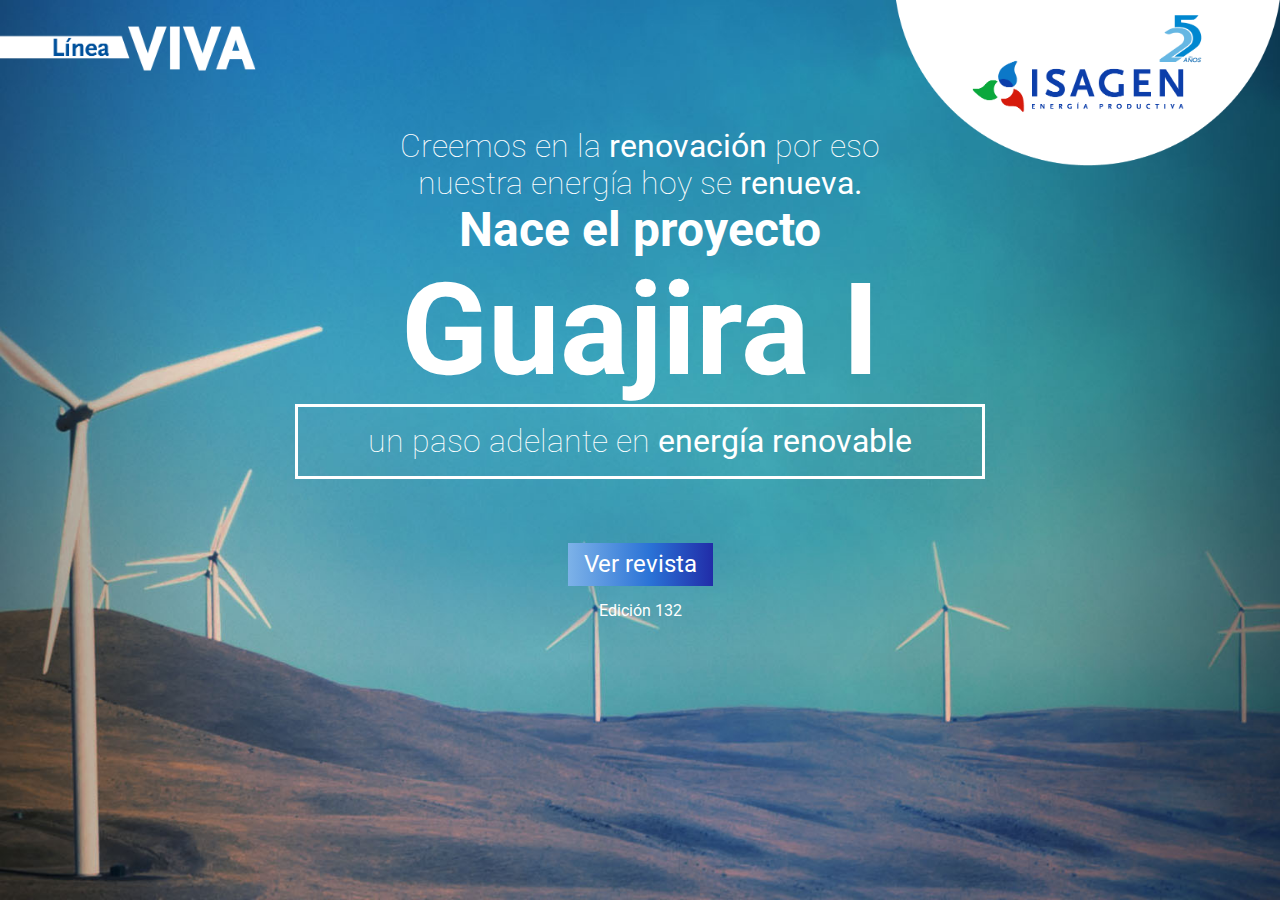
==== index.html @ e9500fe1 "adding README & page home" ====
<!DOCTYPE html>
<html lang="en">
<head>
  <meta charset="UTF-8">
  <meta name="viewport" content="width=device-width, initial-scale=1.0">
  <title>Document</title>
  <link rel="stylesheet" href="../css/normalize/normalize.css">
  <link rel="stylesheet" href="index.css">
</head>
<body>
  <!--logos-->
  <div class="logos-home">
    <div class="div-img">
      <img class="logo-left" src="./img/global/linea viva.png" alt="">

    </div>
    <div class="div-img">
      <img class="logo-right" src="./img/global/logo.png" alt="">      
    </div>
  </div>
  <!--Títulos-->
  <div class="titles">
    <p class="texts">Creemos en la <strong>renovación</strong> por eso nuestra energía hoy se <strong>renueva.</strong></p>
    <h3>Nace el proyecto</h3>
    <h1>Guajira I</h1>
    <p class="border-line">un paso adelante en <strong>energía renovable</strong></p>
  </div>
  <!--boton-->
  <div class="btn-home-div">
    <button class="btn-home">Ver revista</button>
    <p>Edición 132</p>
  </div>
</body>
</html>
---- index.css ----
@import url('https://fonts.googleapis.com/css2?family=Roboto:ital,wght@0,100;0,300;0,400;0,500;0,700;0,900;1,100;1,300;1,400;1,500;1,700;1,900&display=swap');

* {
  font-family: 'Roboto', sans-serif;
  font-size: 16px;
  color: #fff;
}

body {
  display: flex;
  align-items: center;
  justify-content: center;
  flex-direction: column;
  margin: 0;
  background-position: center center; 
  background-attachment: fixed; 
  background-repeat: no-repeat;
  background-size: cover;
  background-image: url(./img/desktop/portada.jpg);
}

h1{
  text-align: center;
  font-size: 8rem;
  margin: 0;
}
h3 {
  text-align: center;
  font-size: 3rem;
  margin: 0;
}
.logos-home{
  display: flex;
  flex-direction: row;
  margin-bottom: 10%;
}
.div-img {
  width: 50%;
}
.logo-left{
  position: absolute;
  width: 20%;
  left: 0;
  padding-top: 1rem;
}
.logo-right{
  position: absolute;
  width: 30%;
  right: 0;
}
.titles {
  display: flex;
  flex-direction: column;
  justify-content: center;
}
.texts {
  width: 60%;
  align-self: center;
}
.titles p {
  text-align: center;
  font-size: 2rem;
  font-weight: 100;
  margin: 0;
}
.titles p strong {
  font-size: 2rem;
}
.border-line {
  width: 70%;
  border: 3px solid #fff;
  align-self: center;
  padding: 1rem;
}
.btn-home-div {
  margin-top: 5%;
}
.btn-home {
  background: linear-gradient(to right, #7db2e8 0%,#2a72d6 57%,#212ca8 100%);
  color: #fff;
  padding: 0.5rem 1rem;
  font-size: 1.5rem;
  border-style: none;
}
.btn-home:hover{
  background: #212ca8;
}
.btn-home-div p {
  text-align: center;
}

@media (max-width: 480px) {
  body {
    background-image: url(./img/mobile/portada.jpg);
  }
  h1{
    font-size: 6rem;
  }
  h3{
    font-size: 2rem;
  }
  .titles{
    margin-top: 3rem;
  }
  .titles p{
    font-size: 1.5rem;
  }
  .titles p strong{
    font-size: 1.5rem;
  }
}
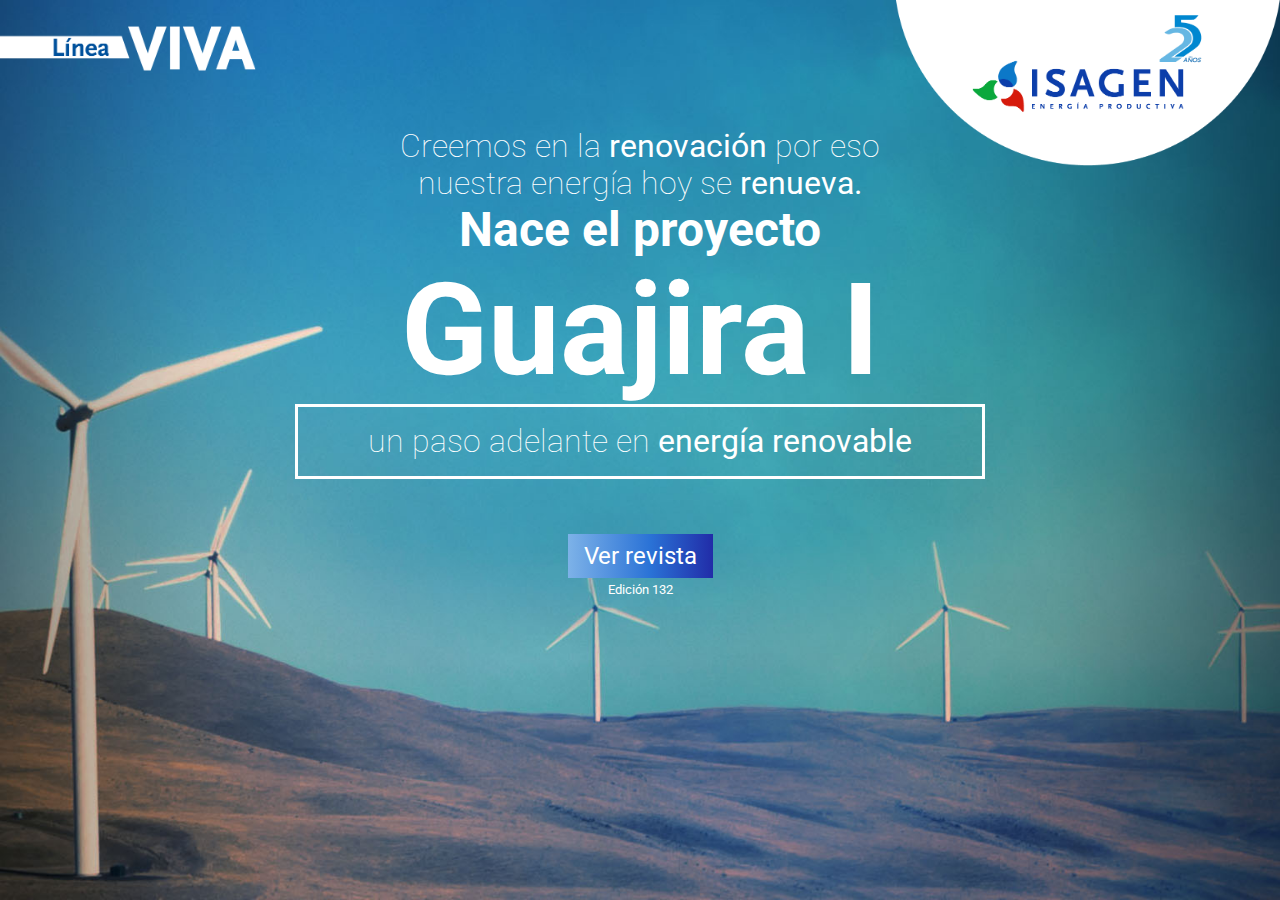
==== commit b0f4a3d3: "style retouching at Home" ====
--- a/index.html
+++ b/index.html
@@ -27,7 +27,7 @@
   </div>
   <!--boton-->
   <div class="btn-home-div">
-    <button class="btn-home">Ver revista</button>
+    <a class="btn-home" href="./html/page-01.html">Ver revista</a>
     <p>Edición 132</p>
   </div>
 </body>
--- a/index.css
+++ b/index.css
@@ -80,13 +80,14 @@
   color: #fff;
   padding: 0.5rem 1rem;
   font-size: 1.5rem;
-  border-style: none;
+  text-decoration: none;
 }
 .btn-home:hover{
   background: #212ca8;
 }
 .btn-home-div p {
   text-align: center;
+  font-size: 0.8rem;
 }
 
 @media (max-width: 480px) {
@@ -99,6 +100,9 @@
   h3{
     font-size: 2rem;
   }
+  .logos-home {
+    margin-bottom: 20%;
+  }
   .titles{
     margin-top: 3rem;
   }
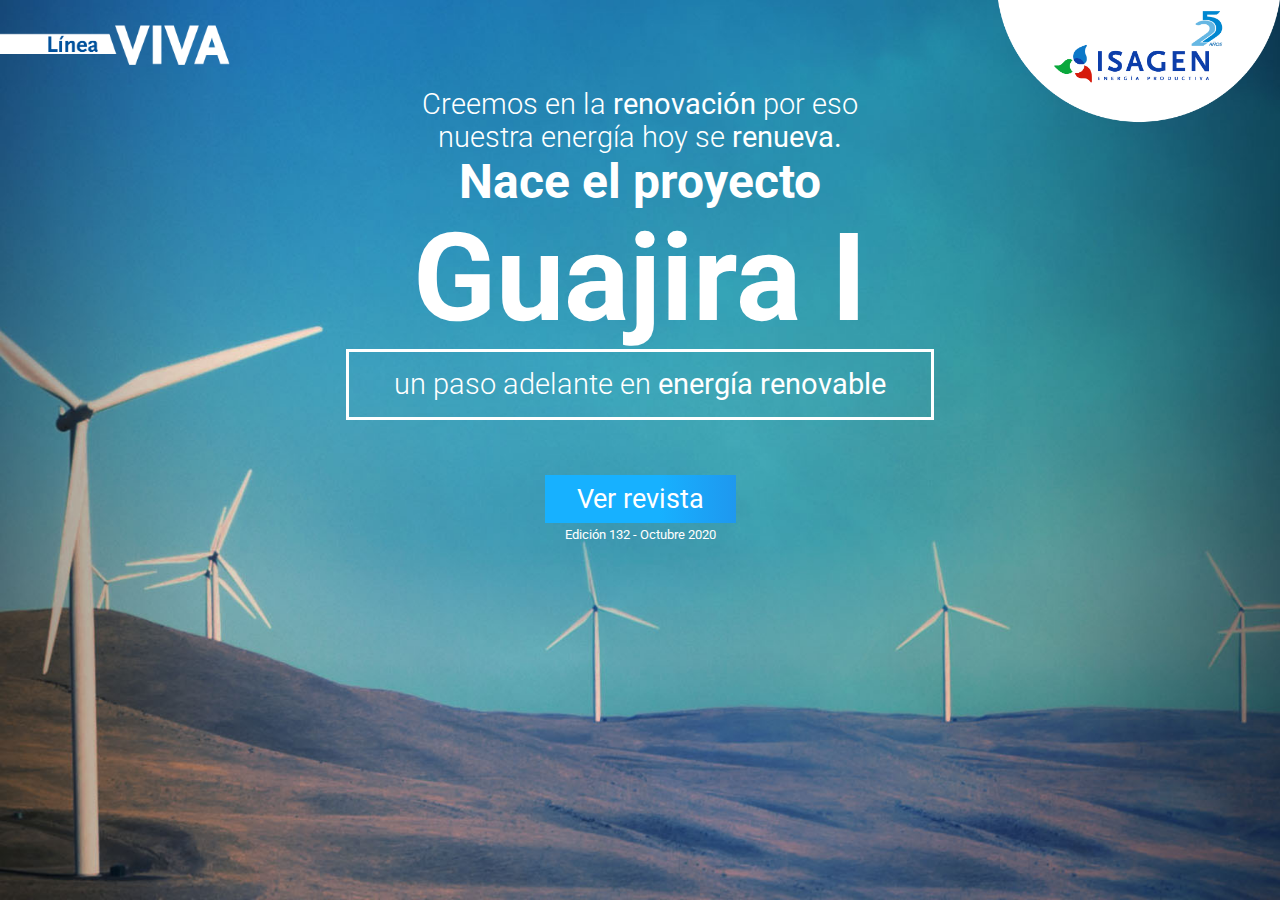
==== commit 315846bd: "ajustes solicitados (color, size img, etc)" ====
--- a/index.html
+++ b/index.html
@@ -1,9 +1,9 @@
 <!DOCTYPE html>
-<html lang="en">
+<html lang="es">
 <head>
   <meta charset="UTF-8">
   <meta name="viewport" content="width=device-width, initial-scale=1.0">
-  <title>Document</title>
+  <title>LineaVIVA | Oct 2020</title>
   <link rel="stylesheet" href="../css/normalize/normalize.css">
   <link rel="stylesheet" href="index.css">
 </head>
@@ -28,7 +28,7 @@
   <!--boton-->
   <div class="btn-home-div">
     <a class="btn-home" href="./html/page-01.html">Ver revista</a>
-    <p>Edición 132</p>
+    <p>Edición 132 - Octubre 2020</p>
   </div>
 </body>
 </html>--- a/index.css
+++ b/index.css
@@ -21,7 +21,7 @@
 
 h1{
   text-align: center;
-  font-size: 8rem;
+  font-size: 7.6rem;
   margin: 0;
 }
 h3 {
@@ -39,19 +39,20 @@
 }
 .logo-left{
   position: absolute;
-  width: 20%;
+  width: 18%;
   left: 0;
   padding-top: 1rem;
 }
 .logo-right{
   position: absolute;
-  width: 30%;
+  width: 22%;
   right: 0;
 }
 .titles {
   display: flex;
   flex-direction: column;
   justify-content: center;
+  margin-top: -40px;
 }
 .texts {
   width: 60%;
@@ -59,15 +60,15 @@
 }
 .titles p {
   text-align: center;
-  font-size: 2rem;
-  font-weight: 100;
+  font-size: 1.8rem;
+  font-weight: 300;
   margin: 0;
 }
 .titles p strong {
-  font-size: 2rem;
+  font-size: 1.8rem;
 }
 .border-line {
-  width: 70%;
+  width: 65%;
   border: 3px solid #fff;
   align-self: center;
   padding: 1rem;
@@ -76,14 +77,14 @@
   margin-top: 5%;
 }
 .btn-home {
-  background: linear-gradient(to right, #7db2e8 0%,#2a72d6 57%,#212ca8 100%);
+  background: linear-gradient(to right,#17b1ff 60%,#2a72d6 160%);
   color: #fff;
-  padding: 0.5rem 1rem;
-  font-size: 1.5rem;
+  padding: 0.5rem 2rem;
+  font-size: 1.7rem;
   text-decoration: none;
 }
 .btn-home:hover{
-  background: #212ca8;
+  background: #17b1ff;
 }
 .btn-home-div p {
   text-align: center;
@@ -95,10 +96,10 @@
     background-image: url(./img/mobile/portada.jpg);
   }
   h1{
-    font-size: 6rem;
+    font-size: 5rem;
   }
   h3{
-    font-size: 2rem;
+    font-size: 1.7rem;
   }
   .logos-home {
     margin-bottom: 20%;
@@ -107,9 +108,25 @@
     margin-top: 3rem;
   }
   .titles p{
-    font-size: 1.5rem;
+    font-size: 1rem;
   }
   .titles p strong{
-    font-size: 1.5rem;
+    font-size: 1rem;
+  }
+  .texts{
+    width: 70%;
+  }
+  .border-line{
+    width: 50%;
+    padding: 2%;
+  }
+  .logo-left{
+    width: 40%;
+  }
+  .logo-right{
+    width: 35%;
+  }
+  .btn-home-div{
+    margin-top: 30%;
   }
 }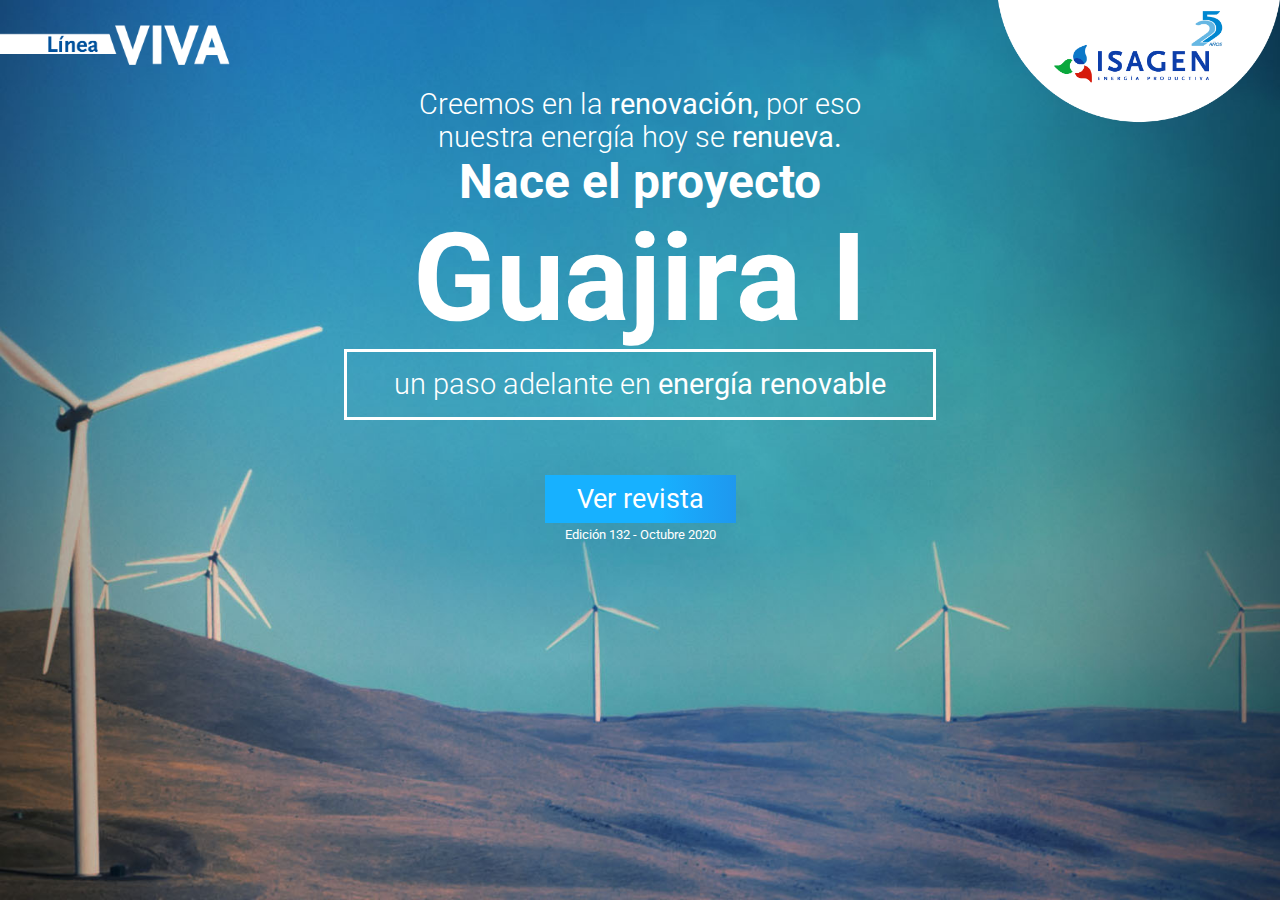
==== commit c107a979: "Revista listagit add ." ====
--- a/index.html
+++ b/index.html
@@ -20,7 +20,7 @@
   </div>
   <!--Títulos-->
   <div class="titles">
-    <p class="texts">Creemos en la <strong>renovación</strong> por eso nuestra energía hoy se <strong>renueva.</strong></p>
+    <p class="texts">Creemos en la <strong>renovación,</strong> por eso nuestra energía hoy se <strong>renueva.</strong></p>
     <h3>Nace el proyecto</h3>
     <h1>Guajira I</h1>
     <p class="border-line">un paso adelante en <strong>energía renovable</strong></p>
